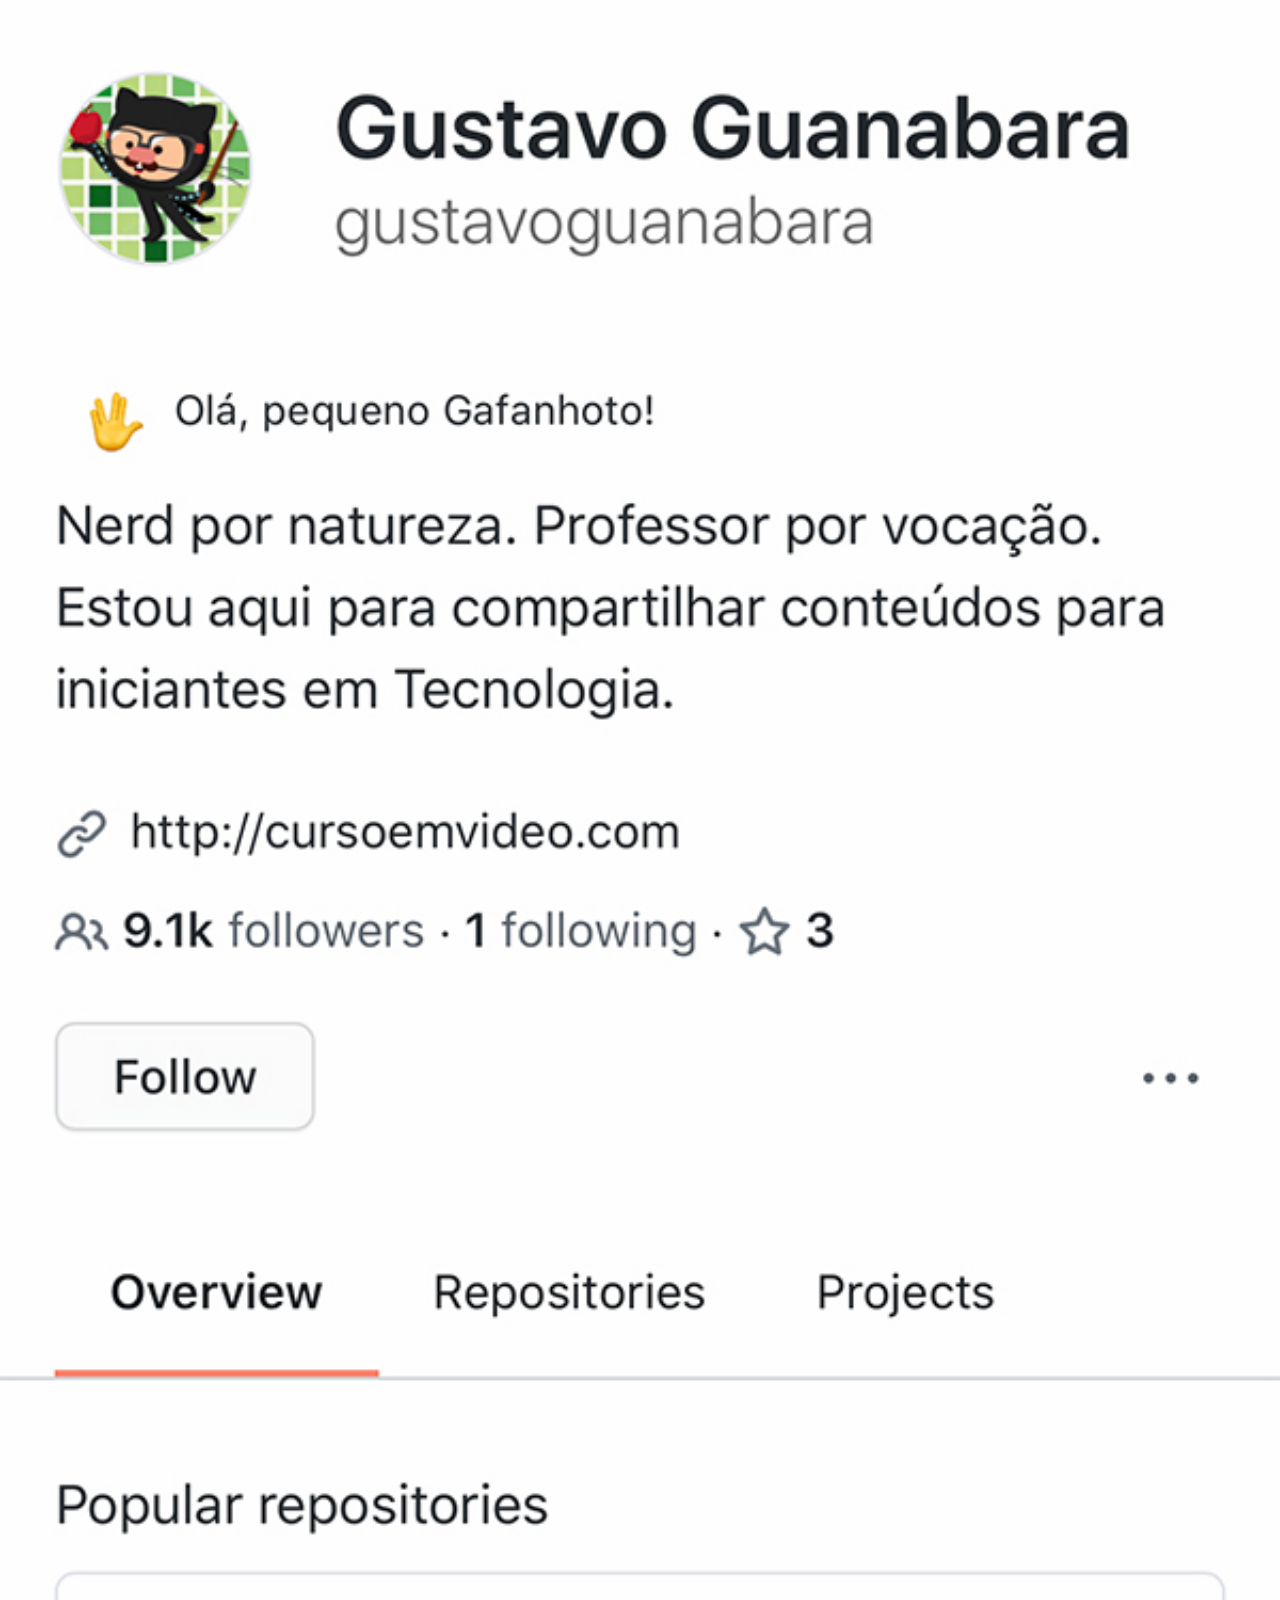
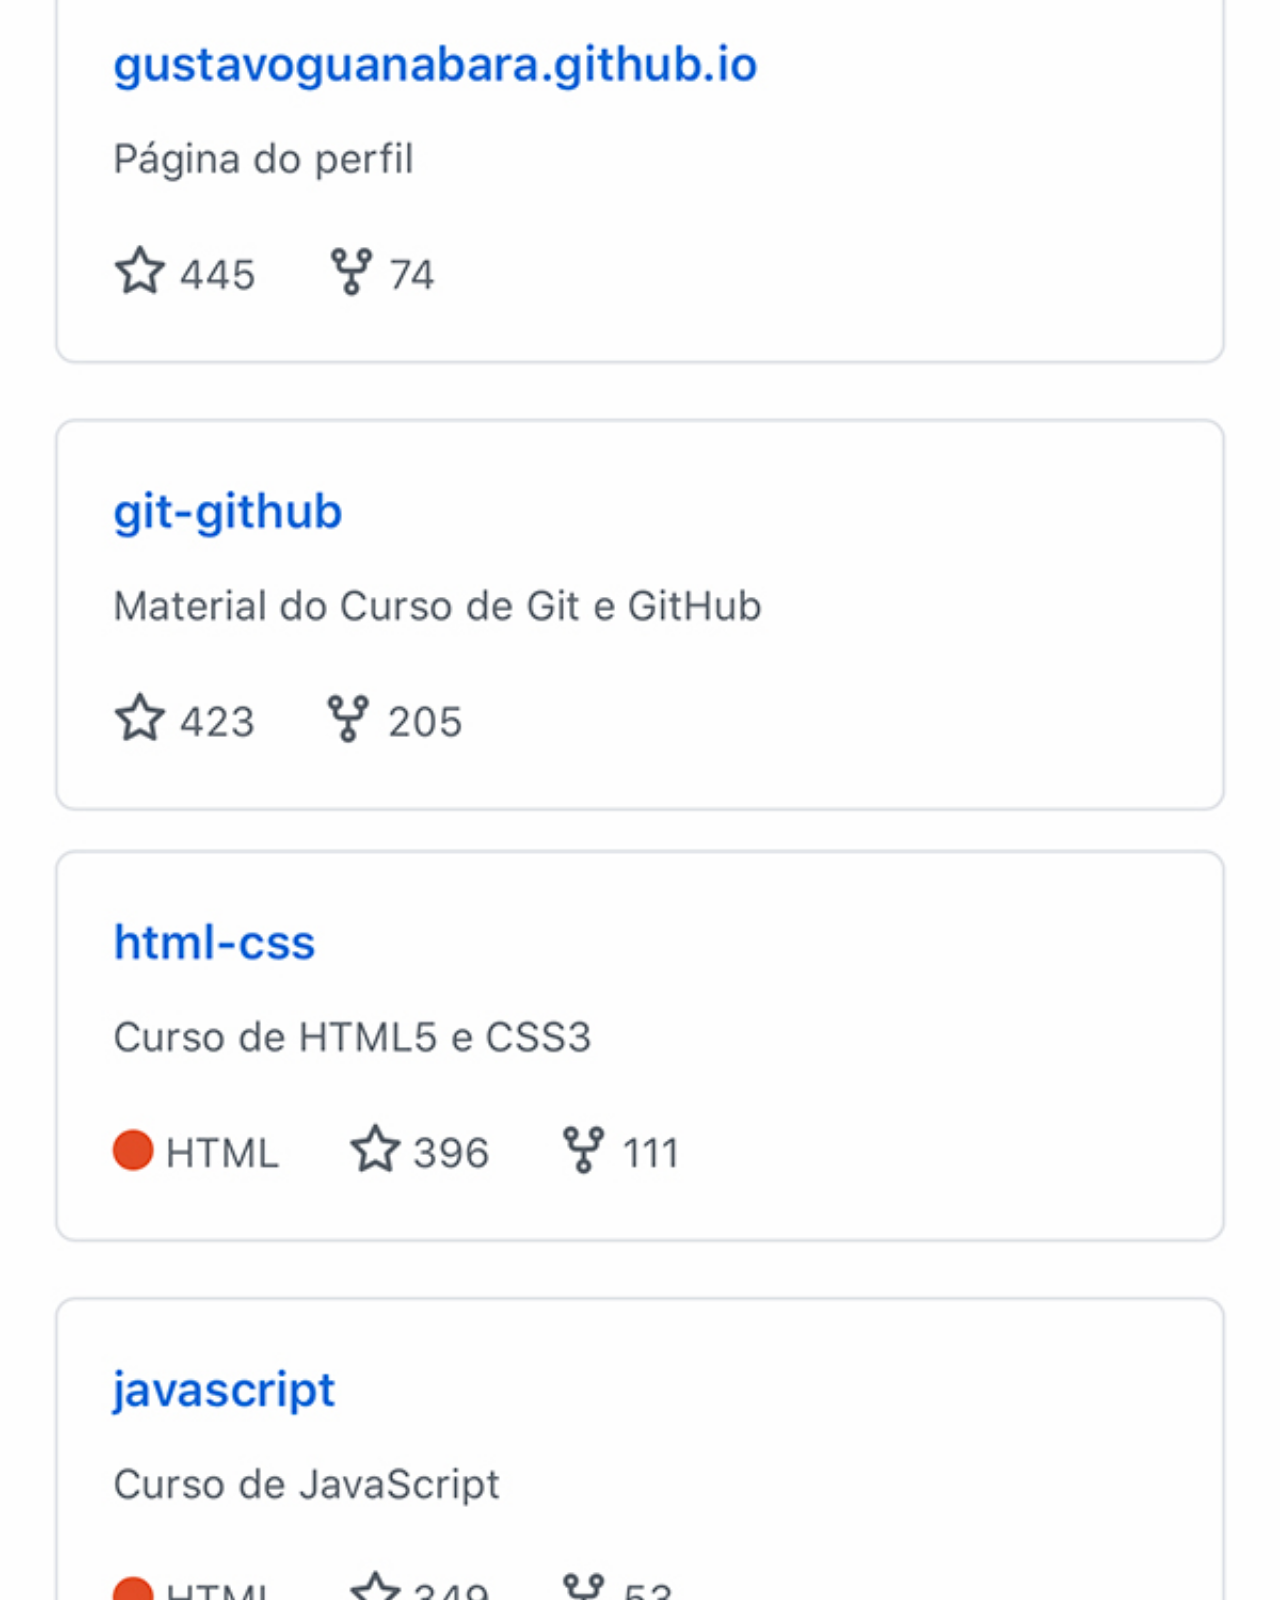
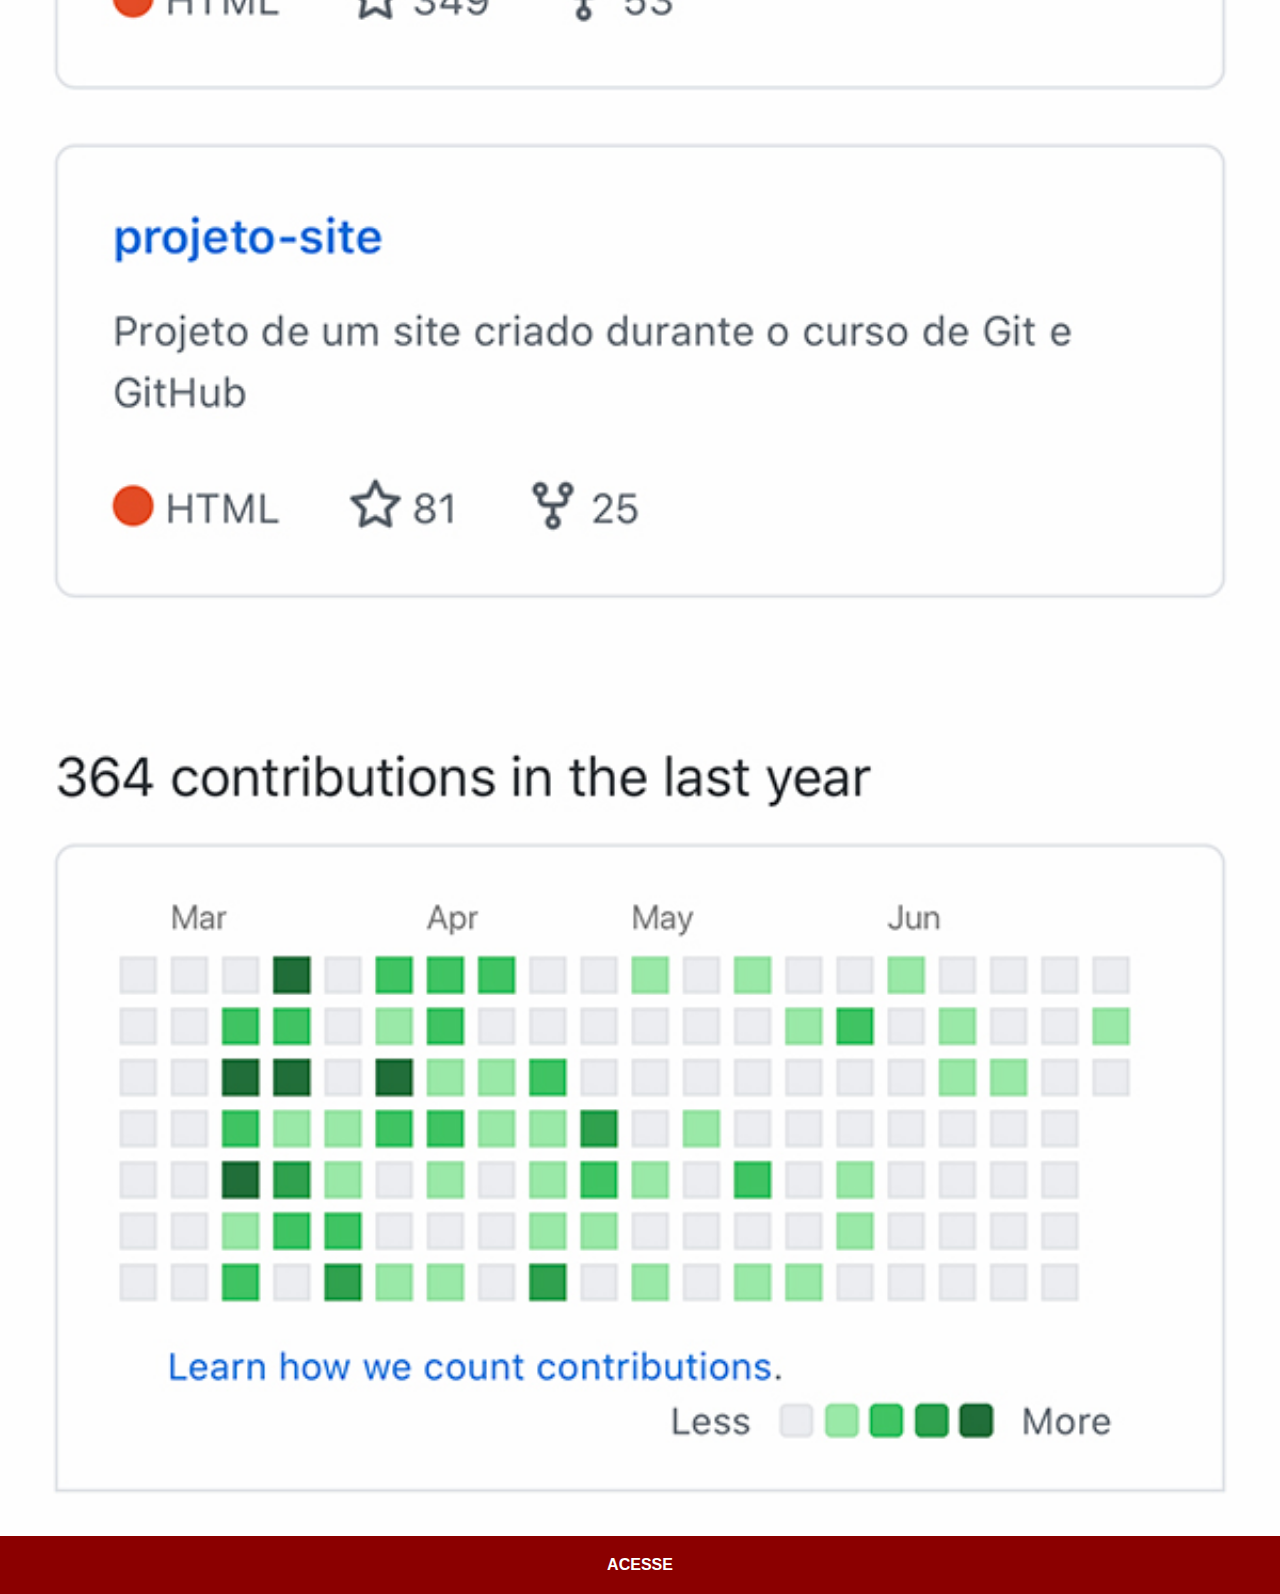
==== github.html @ f668b6e2 "atualizei o projeto" ====
<!DOCTYPE html>
<html lang="pt-br">
<head>
    <meta charset="UTF-8">
    <meta http-equiv="X-UA-Compatible" content="IE=edge">
    <meta name="viewport" content="width=device-width, initial-scale=1.0">
    <title>GitHub</title>
    <link rel="stylesheet" href="estilos/social.css">
</head>
<body>
    <img src="imagens/tela-github.jpg" alt="GitHub">
    <a href="https://github.com/gustavoguanabara/" target="_blank">ACESSE</a>
</body>
</html>
---- estilos/social.css ----
@charset "UTF-8";

    * {
        margin: 0px;
        padding: 0px;
        font-family: Arial, Helvetica, sans-serif;
    }

    ::-webkit-scrollbar {
        width: 0px;
        height: 0px;
    }

    img {
        width: 100vw;

    }

    a {
        display: block;
        background-color: darkred;
        color: white;
        padding: 20px;
        text-align: center;
        font-weight: bolder;
        text-decoration: none;
    }

    a:hover {
        background-color: red;
    }
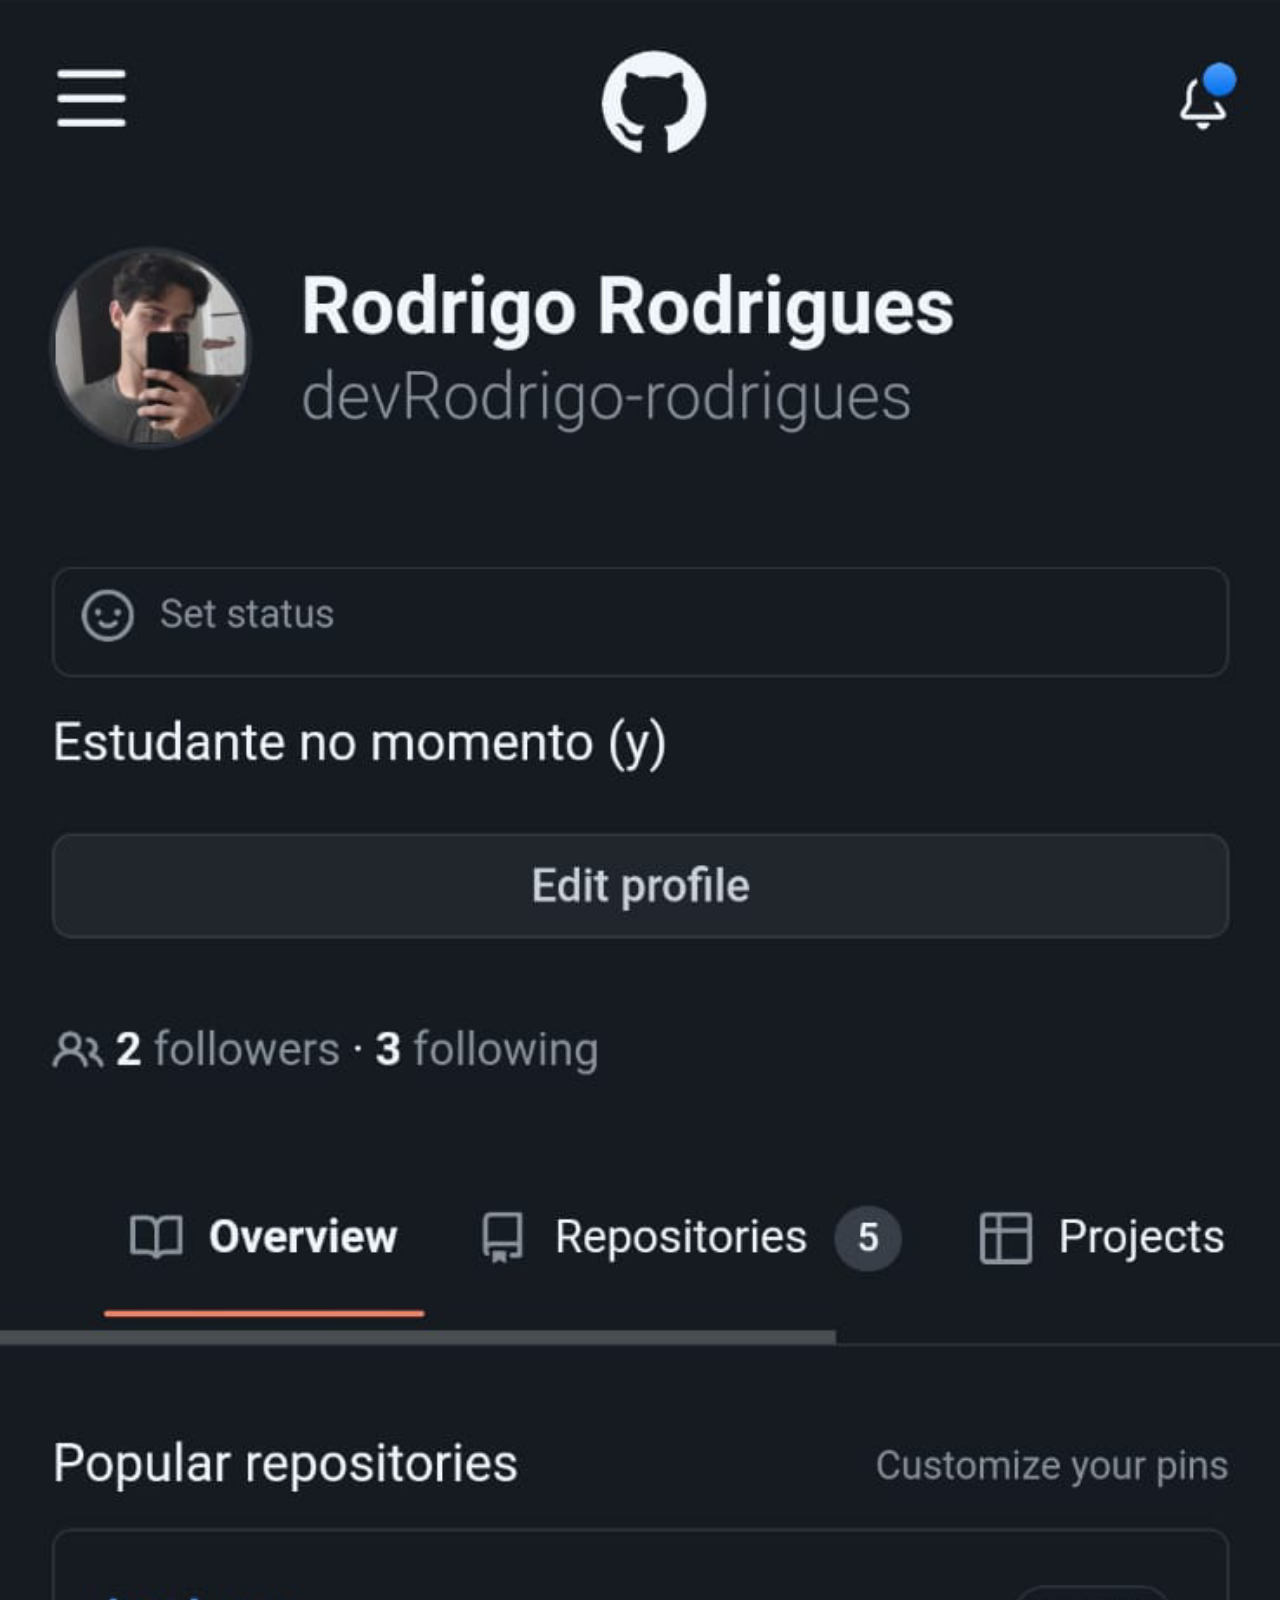
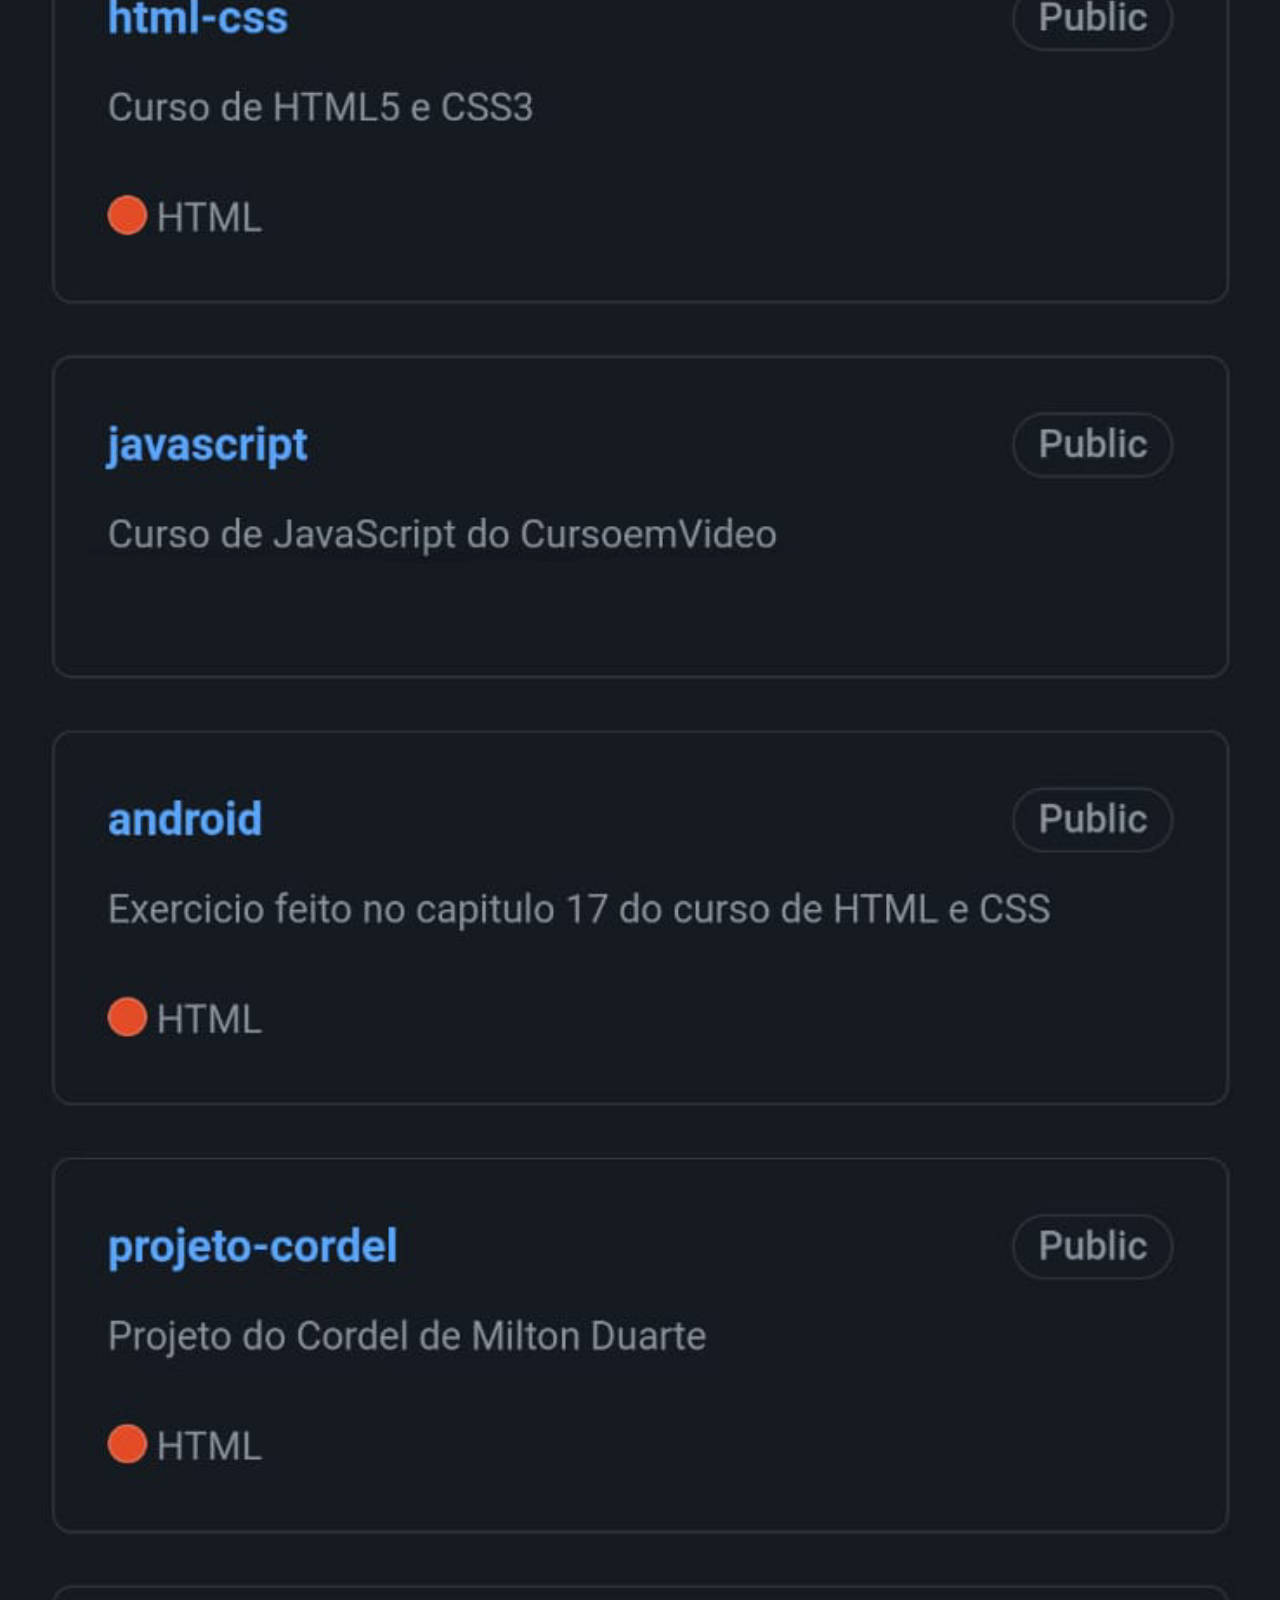
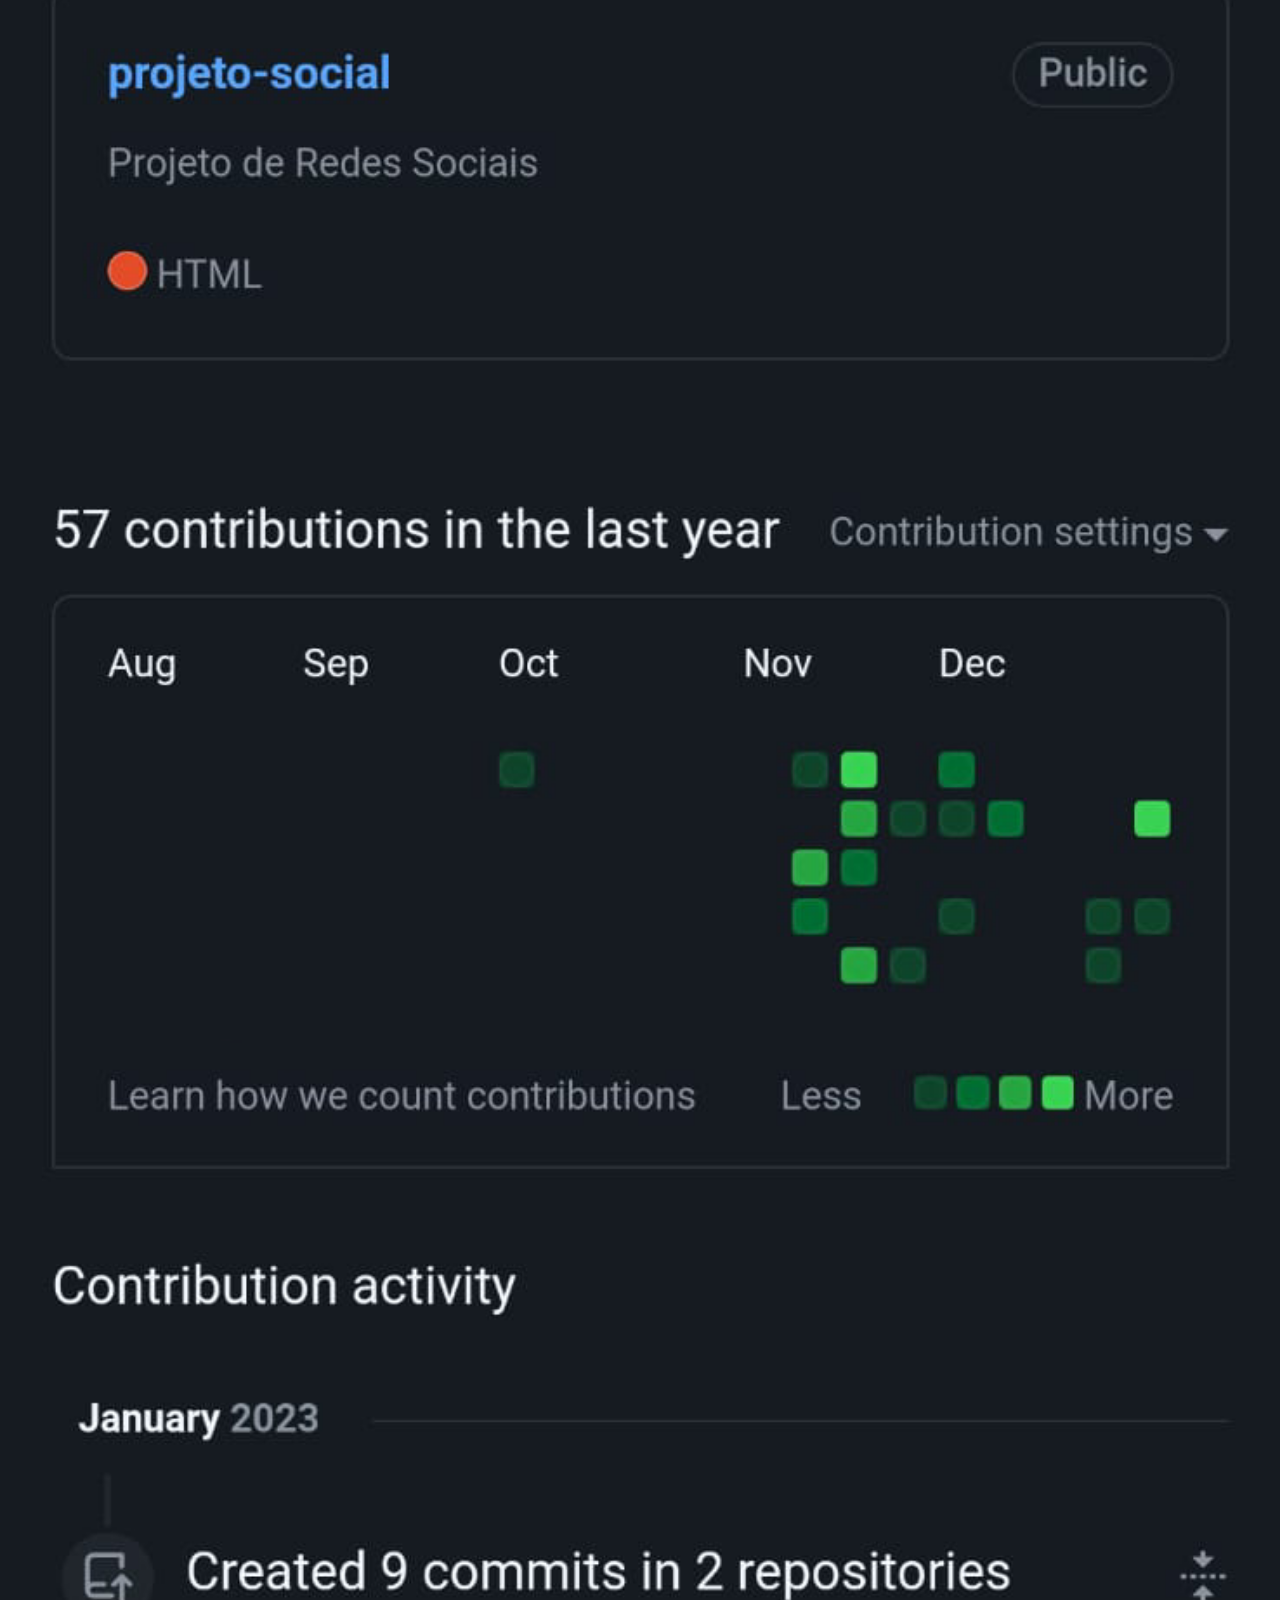
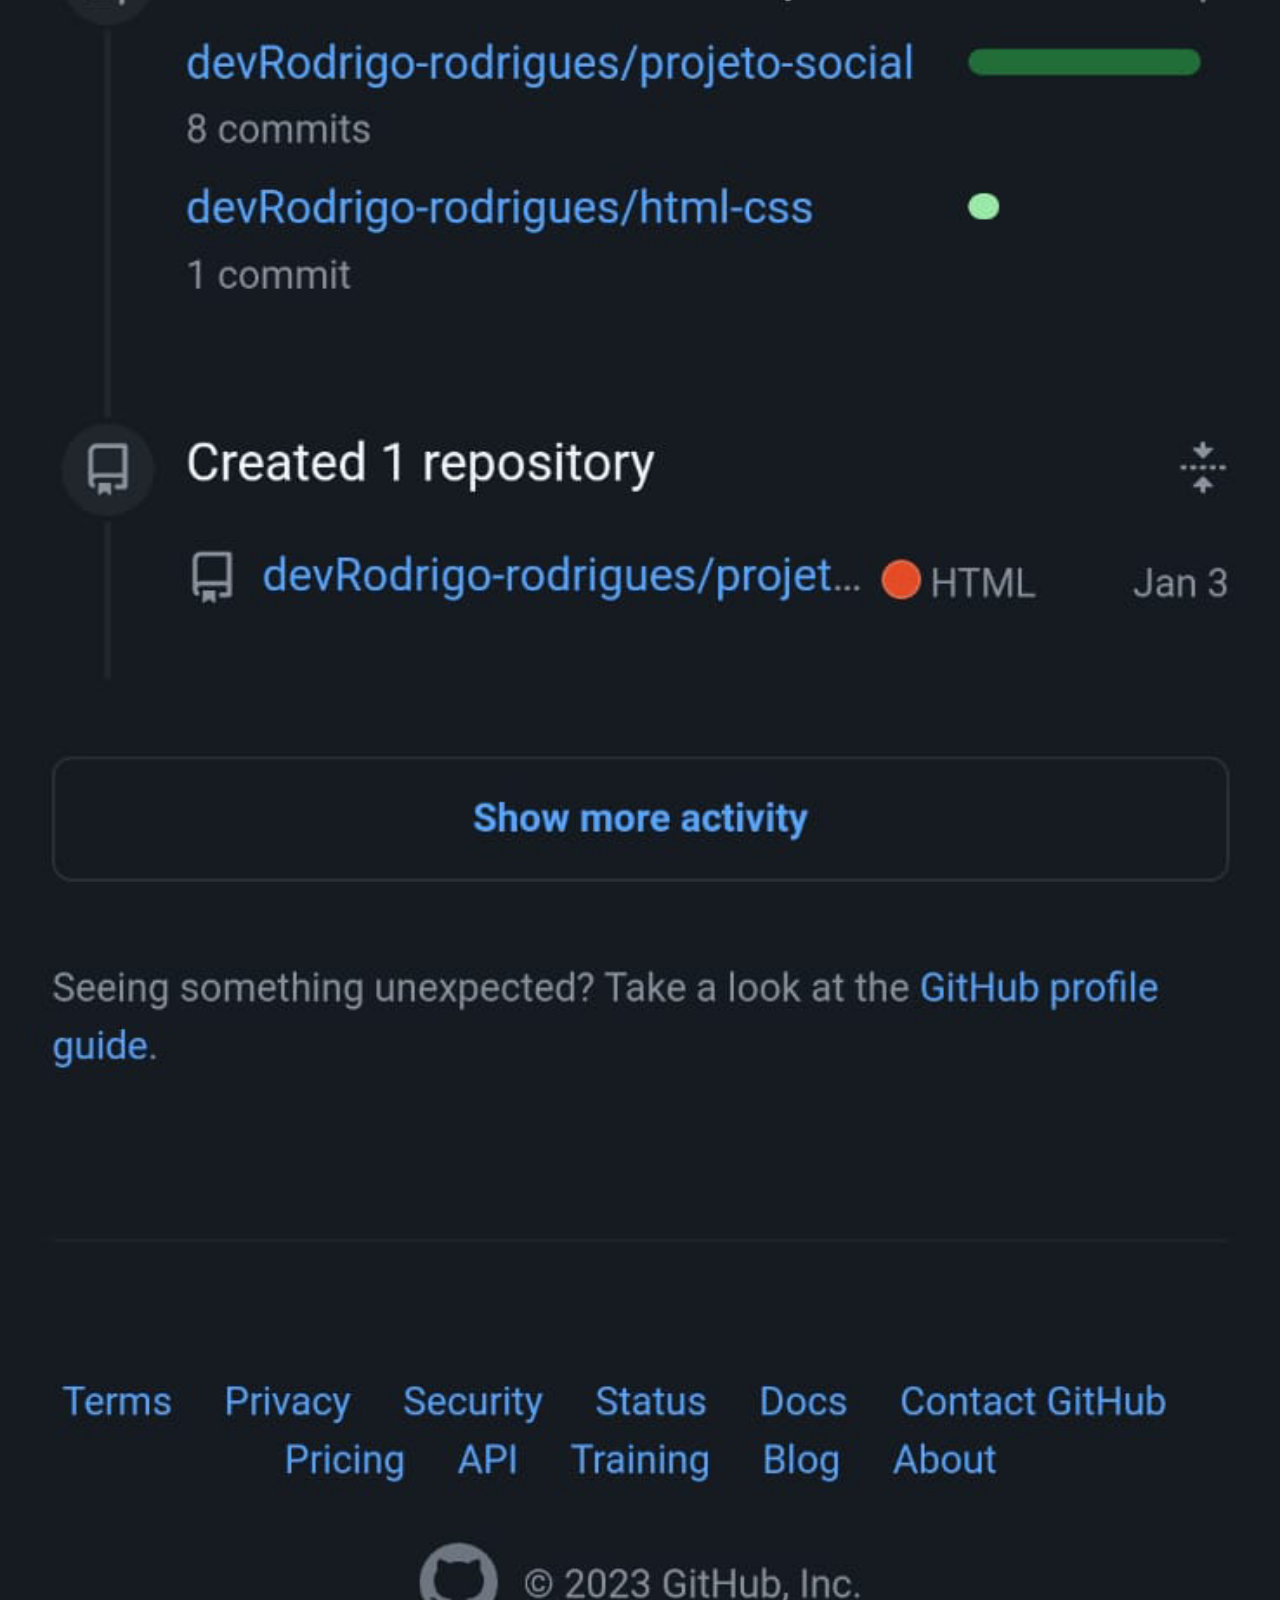
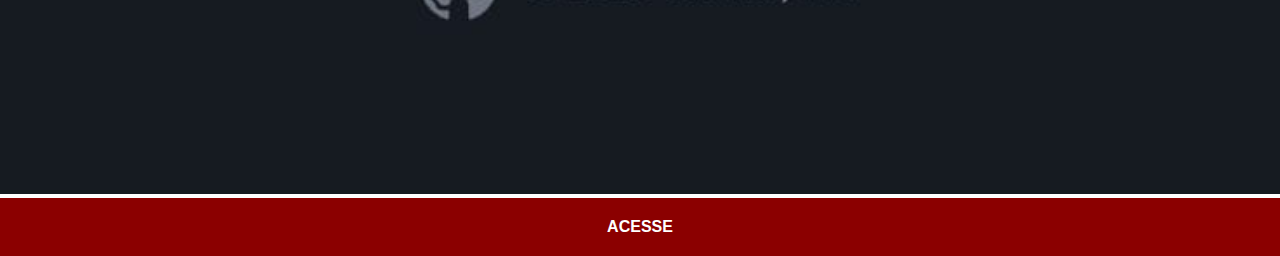
==== commit 24ad85db: "Projeto social terminado" ====
--- a/github.html
+++ b/github.html
@@ -8,7 +8,7 @@
     <link rel="stylesheet" href="estilos/social.css">
 </head>
 <body>
-    <img src="imagens/tela-github.jpg" alt="GitHub">
-    <a href="https://github.com/gustavoguanabara/" target="_blank">ACESSE</a>
+    <img src="imagens/tela-github.png" alt="GitHub">
+    <a href="https://github.com/devRodrigo-rodrigues" target="_blank">ACESSE</a>
 </body>
 </html>--- a/estilos/social.css
+++ b/estilos/social.css
@@ -13,7 +13,6 @@
 
     img {
         width: 100vw;
-
     }
 
     a {
